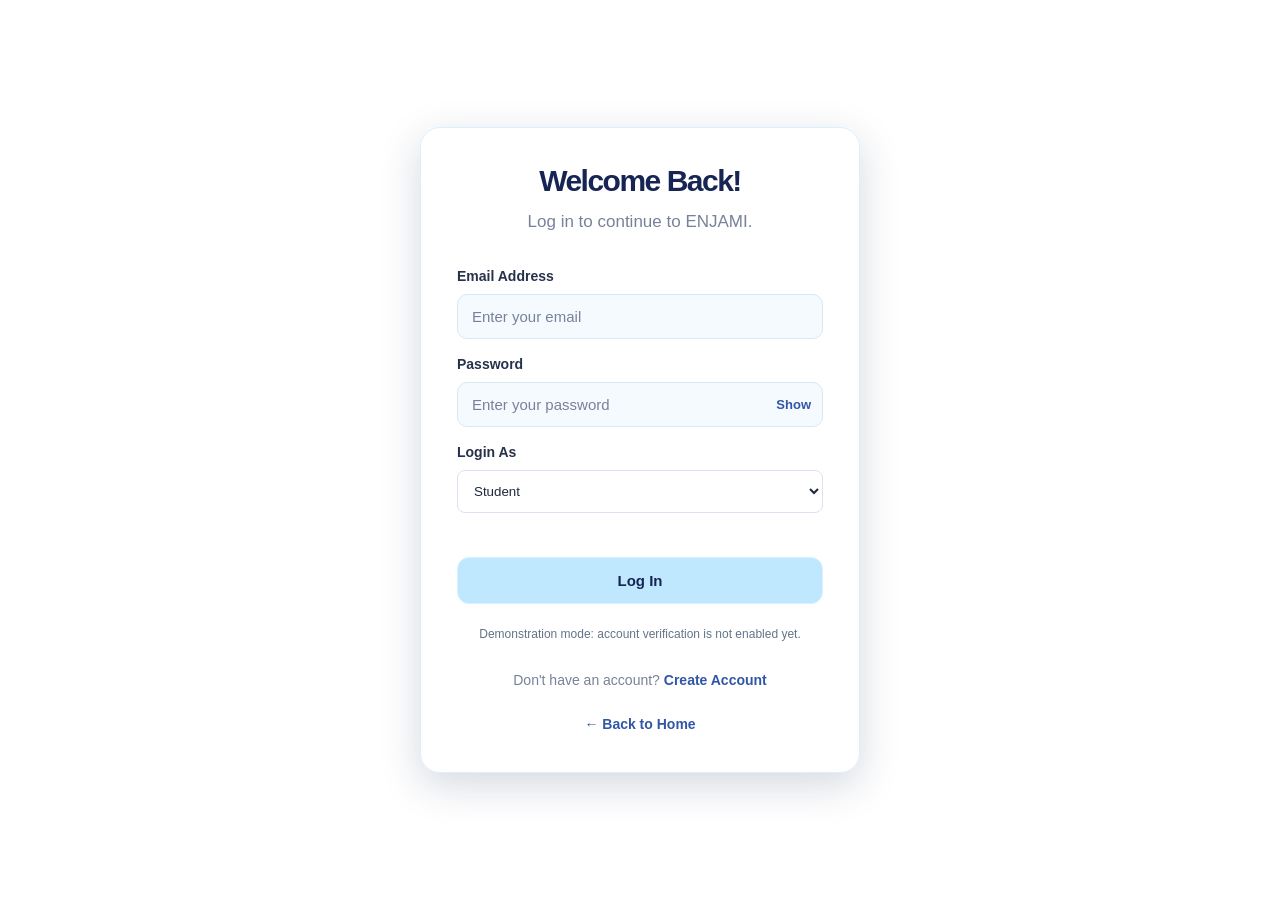
==== login.html @ 891547bd "Add ENJAMI frontend" ====
<!DOCTYPE html>

<html lang="en">
<head>
    <meta charset="UTF-8">
    <meta name="viewport" content="width=device-width, initial-scale=1.0">
    <title>Login | ENJAMI</title>
    <link rel="icon" type="image/png" href="favicon.png">
    <link rel="stylesheet" href="style.css">
</head>

<body>


<main class="auth-box">

    <h1>Welcome Back!</h1>
    <p class="auth-description">Log in to continue to ENJAMI.</p>

    <form id="loginForm">

        <label for="email">Email Address</label>
        <input
            type="email"
            id="email"
            placeholder="Enter your email"
            autocomplete="username"
            required
        >

        <label for="password">Password</label>

        <div class="password-wrapper">
            <input
                type="password"
                id="password"
                placeholder="Enter your password"
                autocomplete="current-password"
                required
            >
            <button
                type="button"
                class="password-toggle"
                data-target="password"
            >Show</button>
        </div>

        <label for="userRole">Login As</label>

        <select
            id="userRole"
            required
            style="width:100%;padding:12px;margin-bottom:16px;border:1px solid #dbe2ef;border-radius:8px;background:#fff;color:#1e293b;"
        >
            <option value="student">Student</option>
            <option value="cr">Class Representative (CR)</option>
            <option value="teacher">Teacher</option>
            <option value="hod">HOD / Coordinator</option>
        </select>

        <button type="submit" class="auth-button">Log In</button>

        <p id="loginMessage" class="form-message" aria-live="polite"></p>

        <p style="font-size:12px;color:#64748b;text-align:center;margin-top:10px;">
            Demonstration mode: account verification is not enabled yet.
        </p>

    </form>

    <p class="auth-switch">
        Don't have an account? <a href="signup.html">Create Account</a>
    </p>

    <p class="back-home">
        <a href="index.html">← Back to Home</a>
    </p>

</main>

<script src="script.js"></script>

<script>
    // Frontend demonstration only.
    // Real authentication and role permissions require the backend.

    const loginForm = document.getElementById("loginForm");

    loginForm.addEventListener("submit", function (event) {
        event.preventDefault();

        const role = document.getElementById("userRole").value;

        const dashboards = {
            student: "dashboard.html",
            cr: "cr-dashboard.html",
            teacher: "teacher-dashboard.html",
            hod: "hod-dashboard.html"
        };

        if (dashboards[role]) {
            window.location.href = dashboards[role];
        }
    });
</script>


</body>
</html>
---- style.css ----
/* ==========================
   ENJAMI — DESIGN SYSTEM
   ========================== */

:root {
    --navy: #172554;
    --blue: #3156A6;
    --soft-blue: #E8EEFF;
    --lavender: #F0EDFF;
    --background: #F5F7FC;
    --white: #FFFFFF;
    --text: #26324B;
    --muted: #77829A;
    --border: #E4E9F3;
    --shadow: 0 8px 30px rgba(23, 37, 84, 0.08);
    --radius: 18px;
}

/* Reset */

* {
    margin: 0;
    padding: 0;
    box-sizing: border-box;
}

/* Main page */

body {
    font-family: Arial, sans-serif;
        background:url("bg.webp") center / cover no-repeat fixed;
    color: var(--text);
    min-height: 100vh;
   
    display: flex;
    flex-direction: column;
    justify-content: center;
    align-items: center;

    text-align: center;
    padding: 24px;
   

    animation: pageEnter 0.6s ease-out;
}

/* Main heading */

h1 {
    font-size: clamp(36px, 6vw, 52px);
    font-weight: 700;
    letter-spacing: -1.5px;
    color: #FFFFFF;
    text-shadow: 2px 3px 8px rgba(0, 0, 0, 0.75);
    margin-bottom: 16px;
    animation: headingEnter 0.8s ease-out;
}

/* Subtitle */
p {
    font-size: 17px;
    line-height: 1.7;
    color: #FFFFFF;
    text-shadow: 1px 2px 6px rgba(0, 0, 0, 0.8);
    animation: subtitleEnter 1s ease-out;
}

/* Reusable card design */

.card {
    background: var(--white);
    border: 1px solid var(--border);
    border-radius: var(--radius);
    padding: 24px;
    box-shadow: var(--shadow);

    transition:
        transform 0.25s ease,
        box-shadow 0.25s ease;
}

.card:hover {
    transform: translateY(-3px);
    box-shadow: 0 12px 35px rgba(23, 37, 84, 0.12);
}

/* Reusable buttons */

.btn {
    background: var(--blue);
    color: var(--white);
    border: none;
    border-radius: 12px;
    padding: 12px 22px;

    font-size: 15px;
    font-weight: 600;
    cursor: pointer;

    transition:
        background 0.25s ease,
        transform 0.2s ease;
}

.btn:hover {
    background: var(--navy);
    transform: translateY(-2px);
}

.btn:active {
    transform: scale(0.97);
}

/* Page entrance animation */

@keyframes pageEnter {
    from {
        opacity: 0;
        transform: translateY(12px);
    }

    to {
        opacity: 1;
        transform: translateY(0);
    }
}

@keyframes headingEnter {
    from {
        opacity: 0;
        transform: translateY(-15px);
    }

    to {
        opacity: 1;
        transform: translateY(0);
    }
}

@keyframes subtitleEnter {
    from {
        opacity: 0;
    }

    to {
        opacity: 1;
    }
}

/* Accessibility: respect reduced-motion preferences */

@media (prefers-reduced-motion: reduce) {
    *,
    *::before,
    *::after {
        animation-duration: 0.01ms !important;
        transition-duration: 0.01ms !important;
    }
}
.welcome-box {
    border: 2px solid white;
    padding: 25px 35px;
    border-radius: 12px;
    background: rgba(23, 37, 84, 0.25);
}
.get-started {
    display: inline-block;
    margin-top: 28px;
    text-decoration: none;
}
.get-started {
    background: #BFE8FF;
    color: #172554;
    border: 1px solid #FFFFFF;
    display: inline-block;
    margin-top: 28px;
    padding: 13px 32px;
    border-radius: 12px;
    text-decoration: none;
    font-weight: 600;
    box-shadow: 0 4px 15px rgba(191, 232, 255, 0.35);
}

.get-started:hover {
    background: #DDF4FF;
    color: #172554;
}
/* Login Page */
.login-box {
width: 100%;
max-width: 420px;
padding: 35px;
background: rgba(255, 255, 255, 0.96);
border: 1px solid #D9F0FF;
border-radius: 20px;
box-shadow: 0 12px 40px rgba(23, 37, 84, 0.18);
text-align: left;
animation: pageEnter 0.6s ease-out;
}

.login-box h1 {
font-size: 32px;
color: #172554;
letter-spacing: -0.5px;
margin-bottom: 10px;
text-align: center;
}

.login-box > p {
color: #77829A;
text-align: center;
margin-bottom: 28px;
}

.login-box form {
display: flex;
flex-direction: column;
gap: 10px;
}

.login-box label {
font-size: 14px;
font-weight: 600;
color: #26324B;
margin-top: 8px;
}

.login-box input {
width: 100%;
padding: 13px 14px;
border: 1px solid #D9E8F5;
border-radius: 10px;
background: #F5FAFF;
color: #172554;
font-size: 15px;
outline: none;
transition: border-color 0.2s, box-shadow 0.2s;
}

.login-box input:focus {
border-color: #8CCFFF;
box-shadow: 0 0 0 3px rgba(140, 207, 255, 0.2);
}

.login-button {
width: 100%;
margin-top: 18px;
padding: 14px;
background: #BFE8FF;
color: #172554;
border: 1px solid #D9F0FF;
}

.login-button:hover {
background: #DDF4FF;
color: #172554;
}

.login-box .back-home {
margin: 22px 0 0;
font-size: 14px;
}

.back-home a {
color: #3156A6;
text-decoration: none;
}

.back-home a:hover {
text-decoration: underline;
}
.password-wrapper {
    position: relative;
    display: flex;
    align-items: center;
}

.password-wrapper input {
    padding-right: 65px;
}

.password-toggle {
    position: absolute;
    right: 12px;
    background: transparent;
    border: none;
    color: #3156A6;
    font-size: 13px;
    font-weight: 600;
    cursor: pointer;
}
/* ===== ENJAMI Login and Signup Pages ===== */

.auth-box {
width: 100%;
max-width: 440px;
padding: 36px;
background: rgba(255, 255, 255, 0.97);
border: 1px solid #D9F0FF;
border-radius: 20px;
box-shadow: 0 12px 40px rgba(23, 37, 84, 0.18);
text-align: left;
animation: pageEnter 0.5s ease-out;
}

.auth-box h1 {
color: #172554;
font-size: 30px;
text-align: center;
margin-bottom: 10px;
}

.auth-description {
color: #77829A;
text-align: center;
margin-bottom: 25px;
}

.auth-box form {
display: flex;
flex-direction: column;
gap: 10px;
}

.auth-box label {
margin-top: 7px;
color: #26324B;
font-size: 14px;
font-weight: 600;
}

.auth-box input {
width: 100%;
min-width: 0;
padding: 13px 14px;
border: 1px solid #D9E8F5;
border-radius: 10px;
background: #F5FAFF;
color: #172554;
font-size: 15px;
outline: none;
transition: border-color 0.2s, box-shadow 0.2s;
}

.auth-box input:focus {
border-color: #8CCFFF;
box-shadow: 0 0 0 3px rgba(140, 207, 255, 0.2);
}

.password-wrapper {
position: relative;
display: flex;
align-items: center;
}

.password-wrapper input {
padding-right: 65px;
}

.password-toggle {
position: absolute;
right: 12px;
border: none;
background: transparent;
color: #3156A6;
font-size: 13px;
font-weight: 600;
cursor: pointer;
}

.auth-button {
width: 100%;
margin-top: 18px;
padding: 14px;
border: 1px solid #D9F0FF;
border-radius: 12px;
background: #BFE8FF;
color: #172554;
font-size: 15px;
font-weight: 700;
cursor: pointer;
transition: background 0.2s, transform 0.2s;
}

.auth-button:hover {
background: #DDF4FF;
transform: translateY(-1px);
}

.auth-switch {
margin-top: 24px;
color: #77829A;
text-align: center;
font-size: 14px;
}

.auth-switch a,
.back-home a {
color: #3156A6;
font-weight: 600;
text-decoration: none;
}

.auth-switch a:hover,
.back-home a:hover {
text-decoration: underline;
}

.auth-box .back-home {
margin-top: 20px;
text-align: center;
font-size: 14px;
}

.form-message {
min-height: 0;
margin: 0;
font-size: 13px;
line-height: 1.5;
overflow-wrap: anywhere;
}

.form-message:empty {
display: none;
}

@media (max-width: 480px) {
.auth-box {
padding: 26px 20px;
}


.auth-box h1 {
    font-size: 26px;
}


}
/* ===== ENJAMI STUDENT DASHBOARD ===== */

.dashboard-page {
display: block;
min-height: 100vh;
padding: 0;
background: #F5F7FC;
color: #26324B;
text-align: left;
}

.sidebar {
position: fixed;
inset: 0 auto 0 0;
width: 245px;
padding: 30px 18px;
display: flex;
flex-direction: column;
background: #172554;
color: white;
z-index: 10;
}

.brand {
margin: 0 12px 38px;
font-size: 28px;
letter-spacing: 2px;
}

.sidebar-label {
margin: 0 12px 15px;
color: #AAB8E5;
font-size: 11px;
letter-spacing: 1.5px;
}

.sidebar nav {
display: grid;
gap: 9px;
}

.nav-link {
display: block;
padding: 13px 12px;
border-radius: 10px;
color: #DCE5FF;
text-decoration: none;
font-size: 14px;
transition: background 0.2s;
}

.nav-link:hover,
.nav-link.active {
background: #3156A6;
color: white;
}

.logout-link {
margin-top: auto;
}

.dashboard-main {
max-width: 1600px;
margin-left: 245px;
padding: 35px;
}

.dashboard-header {
display: flex;
justify-content: space-between;
align-items: center;
gap: 20px;
margin-bottom: 28px;
}

.dashboard-header h1 {
margin: 4px 0 8px;
color: #172554;
font-size: clamp(25px, 3vw, 34px);
}

.dashboard-header p {
margin: 0;
color: #77829A;
}

.eyebrow {
font-size: 11px;
font-weight: 700;
letter-spacing: 1.5px;
}

.profile-badge {
width: 48px;
height: 48px;
flex-shrink: 0;
display: grid;
place-items: center;
border-radius: 50%;
background: #DCEBFF;
color: #172554;
font-size: 20px;
font-weight: 700;
}

.welcome-banner {
display: flex;
align-items: center;
justify-content: space-between;
gap: 20px;
padding: 30px;
border-radius: 18px;
background: linear-gradient(120deg, #172554, #3156A6);
color: white;
margin-bottom: 25px;
}

.welcome-banner p {
margin: 7px 0;
color: #E0E9FF;
font-size: 13px;
}

.welcome-banner h2 {
margin: 12px 0;
font-size: 28px;
}

.banner-icon {
font-size: 55px;
color: #BFE8FF;
}

.stats-grid {
display: grid;
grid-template-columns: repeat(4, minmax(0, 1fr));
gap: 18px;
margin-bottom: 25px;
}

.stat-card,
.panel {
background: white;
border: 1px solid #E4E9F3;
border-radius: 15px;
box-shadow: 0 5px 18px rgba(23, 37, 84, 0.04);
}

.stat-card {
padding: 20px;
}

.stat-icon {
font-size: 22px;
}

.stat-card p {
margin: 14px 0 8px;
color: #77829A;
font-size: 13px;
}

.stat-card h2 {
margin: 0 0 8px;
color: #172554;
font-size: 25px;
}

.stat-card small {
color: #77829A;
font-size: 11px;
}

.dashboard-columns {
display: grid;
grid-template-columns: minmax(0, 1.2fr) minmax(0, 1fr);
gap: 22px;
align-items: start;
}

.panel {
padding: 23px;
min-width: 0;
}

.panel-heading {
display: flex;
align-items: center;
justify-content: space-between;
gap: 10px;
margin-bottom: 20px;
}

.panel-heading h2 {
margin: 0;
color: #172554;
font-size: 19px;
}

.pill,
.announcement-tag {
display: inline-block;
padding: 6px 9px;
border-radius: 6px;
background: #E8F5FF;
color: #3156A6;
font-size: 10px;
font-weight: 700;
letter-spacing: 0.5px;
}

.schedule-item {
display: flex;
align-items: center;
gap: 15px;
padding: 17px 0;
border-bottom: 1px solid #EEF1F7;
}

.schedule-item:last-child {
border-bottom: none;
}

.schedule-time {
min-width: 82px;
color: #3156A6;
font-size: 11px;
font-weight: 700;
}

.schedule-item strong {
color: #26324B;
font-size: 13px;
}

.schedule-item p {
margin: 5px 0 0;
color: #77829A;
font-size: 12px;
}

.schedule-dot {
width: 9px;
height: 9px;
flex-shrink: 0;
margin-left: auto;
border-radius: 50%;
background: #8CCFFF;
}

.announcement-card {
padding: 16px;
margin-bottom: 14px;
border: 1px solid #E9EDF6;
border-radius: 12px;
}

.announcement-card:last-child {
margin-bottom: 0;
}

.announcement-card h3 {
margin: 12px 0 7px;
color: #172554;
font-size: 15px;
}

.announcement-card p {
margin: 0 0 12px;
color: #77829A;
font-size: 12px;
line-height: 1.6;
}

.announcement-card small {
color: #929BB0;
font-size: 10px;
}

.lavender-tag {
background: #F0EDFF;
color: #6653A6;
}

.dashboard-footer {
padding: 28px 0 5px;
text-align: center;
color: #929BB0;
font-size: 12px;
}

@media (max-width: 1100px) {
.stats-grid {
grid-template-columns: repeat(2, minmax(0, 1fr));
}


.dashboard-columns {
    grid-template-columns: 1fr;
}
}

@media (max-width: 700px) {
.sidebar {
position: static;
width: 100%;
padding: 18px;
}


.brand {
    margin: 0 8px 18px;
}

.sidebar-label {
    margin-bottom: 10px;
}

.sidebar nav {
    grid-template-columns: repeat(2, minmax(0, 1fr));
}

.logout-link {
    margin-top: 12px;
}

.dashboard-main {
    margin-left: 0;
    padding: 20px 14px;
}

.welcome-banner {
    padding: 22px;
}

.banner-icon {
    font-size: 35px;
}

.stat-card {
    padding: 15px;
}

.panel {
    padding: 17px;
}


}
/* ===== Dashboard Task List ===== */

.task-form {
    display: flex;
    gap: 8px;
    margin-bottom: 18px;
}

.task-form input {
    flex: 1;
    min-width: 0;
    padding: 12px;
    border: 1px solid #D9E8F5;
    border-radius: 9px;
    font-size: 14px;
}

.task-form button {
    padding: 10px 16px;
    border: none;
    border-radius: 9px;
    background: #3156A6;
    color: white;
    font-weight: 600;
    cursor: pointer;
}

.task-form button:hover {
    background: #172554;
}

.task-list {
    list-style: none;
    padding: 0;
    margin: 0;
}

.task-item {
    display: flex;
    align-items: center;
    gap: 10px;
    padding: 12px 0;
    border-bottom: 1px solid #EEF1F7;
    overflow-wrap: anywhere;
}

.task-item input {
    accent-color: #3156A6;
}

.task-item span {
    flex: 1;
    font-size: 14px;
}

.task-item.completed span {
    text-decoration: line-through;
    color: #929BB0;
}

.delete-task {
    border: none;
    background: transparent;
    color: #B42335;
    cursor: pointer;
    font-size: 13px;
}

#taskEmpty {
    color: #77829A;
    font-size: 13px;
}
/* ===== CR Dashboard Text Color Fix ===== */

#students,
#attendance,
#assignments,
#announcements {
color: #1e293b;
}

#students p,
#attendance p,
#assignments p,
#announcements p {
color: #475569;
}

#students h2,
#students h3,
#attendance h2,
#attendance h3,
#assignments h2,
#assignments h3,
#announcements h2,
#announcements h3 {
color: #1e293b;
}

#students th,
#students td {
color: #334155;
}

#studentSearch {
color: #1e293b;
background-color: #ffffff;
}

#studentSearch::placeholder {
color: #64748b;
}

#students strong,
#attendance strong {
color: #1e293b;
}

#students .panel-heading .pill,
#attendance .panel-heading .pill,
#assignments .panel-heading .pill,
#announcements .panel-heading .pill {
color: #1e40af;
background-color: #dbeafe;
}

#attendance > div[style*="background:#eff6ff"] {
color: #1e293b;
}

#attendance > div[style*="background:#eff6ff"] p {
color: #475569;
}
/* ===== CR Assignment Tracker Alignment ===== */

#assignments .schedule-item {
display: flex;
align-items: center;
gap: 12px;
padding: 16px 0;
border-bottom: 1px solid #e2e8f0;
width: 100%;
box-sizing: border-box;
}

#assignments .schedule-dot {
flex: 0 0 10px;
}

#assignments .schedule-info {
flex: 1;
min-width: 0;
}

#assignments .schedule-info h3 {
margin: 0 0 6px;
font-size: 15px;
line-height: 1.4;
overflow-wrap: anywhere;
}

#assignments .schedule-info p {
margin: 0;
font-size: 13px;
line-height: 1.5;
}

#assignments .schedule-item .pill {
flex-shrink: 0;
white-space: nowrap;
margin-left: auto;
}

@media (max-width: 480px) {
#assignments .schedule-item {
flex-wrap: wrap;
}


#assignments .schedule-item .pill {
    margin-left: 22px;
}

}
/* ==========================================
ENJAMI — UNIFIED THEME AND TEXT COLORS
Preserve the original navy, blue and lavender theme
========================================== */

:root {
--navy: #172554;
--blue: #3156A6;
--soft-blue: #E8EEFF;
--lavender: #F0EDFF;
--background: #F5F7FC;
--white: #FFFFFF;
--text: #26324B;
--muted: #77829A;
--border: #E4E9F3;
}

/* ===== Dashboard Base ===== */

.dashboard-page {
background: var(--background);
color: var(--text);
text-align: left;
}

.dashboard-page h1,
.dashboard-page h2,
.dashboard-page h3,
.dashboard-page h4,
.dashboard-page strong {
color: var(--navy);
text-shadow: none;
}

.dashboard-page p,
.dashboard-page small,
.dashboard-page .description {
color: var(--muted);
text-shadow: none;
}

/* ===== Sidebar ===== */

.dashboard-page .sidebar {
background: var(--navy);
color: var(--white);
}

.dashboard-page .brand {
color: var(--white);
text-shadow: none;
}

.dashboard-page .sidebar-label {
color: #AAB8E5;
}

.dashboard-page .nav-link {
color: #DCE5FF;
}

.dashboard-page .nav-link:hover,
.dashboard-page .nav-link.active {
background: var(--blue);
color: var(--white);
}

/* ===== Dashboard Header ===== */

.dashboard-page .dashboard-header h1 {
color: var(--navy);
}

.dashboard-page .dashboard-header p {
color: var(--muted);
}

/* ===== Welcome Banner ===== */

.dashboard-page .welcome-banner {
background: linear-gradient(120deg, var(--navy), var(--blue));
color: var(--white);
}

.dashboard-page .welcome-banner h2,
.dashboard-page .welcome-banner strong {
color: var(--white);
}

.dashboard-page .welcome-banner p {
color: #E0E9FF;
}

.dashboard-page .banner-icon {
color: #BFE8FF;
}

/* ===== Stats Cards ===== */

.dashboard-page .stat-card,
.dashboard-page .panel,
.dashboard-page .announcement-card {
background: var(--white);
border-color: var(--border);
}

.dashboard-page .stat-card h2 {
color: var(--navy);
}

.dashboard-page .stat-card p,
.dashboard-page .stat-card small {
color: var(--muted);
}

.dashboard-page .stat-icon {
color: var(--blue);
}

/* ===== Panels and Section Headings ===== */

.dashboard-page .panel-heading h2,
.dashboard-page .announcement-card h3 {
color: var(--navy);
}

.dashboard-page .announcement-card p,
.dashboard-page .announcement-card small {
color: var(--muted);
}

/* ===== Labels and Status Pills ===== */

.dashboard-page .pill,
.dashboard-page .announcement-tag {
background: var(--soft-blue);
color: var(--blue);
}

.dashboard-page .lavender-tag {
background: var(--lavender);
color: var(--navy);
}

/* ===== Timetable and Assignments ===== */

.dashboard-page .schedule-time {
color: var(--blue);
}

.dashboard-page .schedule-item strong {
color: var(--text);
}

.dashboard-page .schedule-item p {
color: var(--muted);
}

.dashboard-page .schedule-item {
border-color: var(--border);
}

.dashboard-page .schedule-dot {
background: #8CCFFF;
}

/* ===== Tables ===== */

.dashboard-page table {
color: var(--text);
}

.dashboard-page th {
color: var(--navy);
}

.dashboard-page td {
color: var(--text);
}

.dashboard-page tr {
border-color: var(--border);
}

/* ===== Forms and Inputs ===== */

.dashboard-page input,
.dashboard-page select,
.dashboard-page textarea {
background: var(--white);
color: var(--text);
border-color: var(--border);
}

.dashboard-page input::placeholder,
.dashboard-page textarea::placeholder {
color: var(--muted);
opacity: 1;
}

.dashboard-page input:focus,
.dashboard-page select:focus,
.dashboard-page textarea:focus {
border-color: var(--blue);
outline: none;
box-shadow: 0 0 0 3px rgba(49, 86, 166, 0.12);
}

/* ===== Buttons ===== */

.dashboard-page button {
font-family: inherit;
}

.dashboard-page .task-form button,
.dashboard-page button[type="submit"] {
background: var(--blue);
color: var(--white);
border-color: transparent;
}

.dashboard-page .task-form button:hover,
.dashboard-page button[type="submit"]:hover {
background: var(--navy);
color: var(--white);
}

/* ===== Task List ===== */

.dashboard-page .task-item {
color: var(--text);
border-color: var(--border);
}

.dashboard-page .task-item span {
color: var(--text);
}

.dashboard-page .task-item.completed span {
color: var(--muted);
}

.dashboard-page .delete-task {
background: transparent;
color: #B42335;
}

.dashboard-page #taskEmpty {
color: var(--muted);
}

/* ===== CR Dashboard: Use Original ENJAMI Colors ===== */

.dashboard-page #students,
.dashboard-page #attendance,
.dashboard-page #assignments,
.dashboard-page #announcements {
color: var(--text);
}

.dashboard-page #students h2,
.dashboard-page #students h3,
.dashboard-page #attendance h2,
.dashboard-page #attendance h3,
.dashboard-page #assignments h2,
.dashboard-page #assignments h3,
.dashboard-page #announcements h2,
.dashboard-page #announcements h3 {
color: var(--navy);
text-shadow: none;
}

.dashboard-page #students p,
.dashboard-page #attendance p,
.dashboard-page #assignments p,
.dashboard-page #announcements p {
color: var(--muted);
text-shadow: none;
}

.dashboard-page #students th {
color: var(--navy);
}

.dashboard-page #students td {
color: var(--text);
}

.dashboard-page #students strong,
.dashboard-page #attendance strong {
color: var(--navy);
}

.dashboard-page #students .pill,
.dashboard-page #attendance .pill,
.dashboard-page #assignments .pill,
.dashboard-page #announcements .pill {
background: var(--soft-blue);
color: var(--blue);
}

/* ===== Task Empty State ===== */

.dashboard-page #taskEmpty {
text-shadow: none;
}

/* ===== Footer ===== */

.dashboard-page .dashboard-footer {
color: var(--muted);
text-shadow: none;
}

/* ===== Authentication Pages ===== */

.auth-box {
background: rgba(255, 255, 255, 0.97);
color: var(--text);
}

.auth-box h1 {
color: var(--navy);
text-shadow: none;
}

.auth-box p,
.auth-box .auth-description,
.auth-box .auth-switch,
.auth-box .back-home {
color: var(--muted);
text-shadow: none;
}

.auth-box label {
color: var(--text);
}

.auth-box input,
.auth-box select {
background: #F5FAFF;
color: var(--navy);
border-color: #D9E8F5;
}

.auth-box input::placeholder {
color: var(--muted);
opacity: 1;
}

.auth-box .password-toggle {
color: var(--blue);
}

.auth-box .auth-switch a,
.auth-box .back-home a {
color: var(--blue);
}

.auth-box .auth-button {
background: #BFE8FF;
color: var(--navy);
border-color: #D9F0FF;
}

.auth-box .auth-button:hover {
background: #DDF4FF;
color: var(--navy);
}

/* ===== Keep Form Messages Readable ===== */

.dashboard-page .form-message,
.auth-box .form-message {
text-shadow: none;
}

/* ===== Responsive Consistency ===== */

@media (max-width: 700px) {
.dashboard-page .sidebar {
background: var(--navy);
}
}
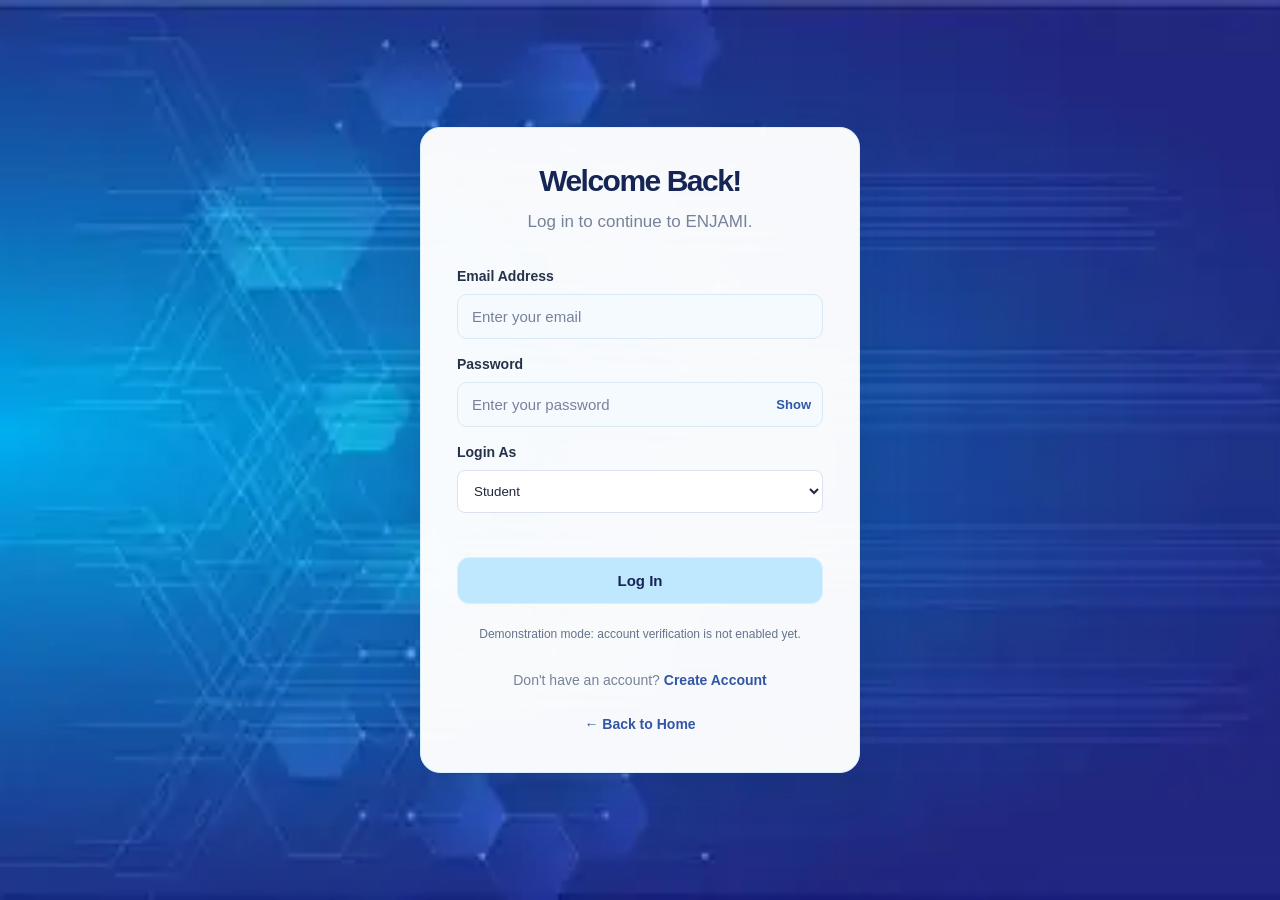
==== commit 41d19876: "Fix duplicate login handler" ====
--- a/login.html
+++ b/login.html
@@ -80,30 +80,5 @@
 
 <script src="script.js"></script>
 
-<script>
-    // Frontend demonstration only.
-    // Real authentication and role permissions require the backend.
-
-    const loginForm = document.getElementById("loginForm");
-
-    loginForm.addEventListener("submit", function (event) {
-        event.preventDefault();
-
-        const role = document.getElementById("userRole").value;
-
-        const dashboards = {
-            student: "dashboard.html",
-            cr: "cr-dashboard.html",
-            teacher: "teacher-dashboard.html",
-            hod: "hod-dashboard.html"
-        };
-
-        if (dashboards[role]) {
-            window.location.href = dashboards[role];
-        }
-    });
-</script>
-
-
 </body>
 </html>
--- a/style.css
+++ b/style.css
@@ -28,7 +28,7 @@
 
 body {
     font-family: Arial, sans-serif;
-        background:url("bg.webp") center / cover no-repeat fixed;
+        background:url("Bg.webp") center / cover no-repeat fixed;
     color: var(--text);
     min-height: 100vh;
    
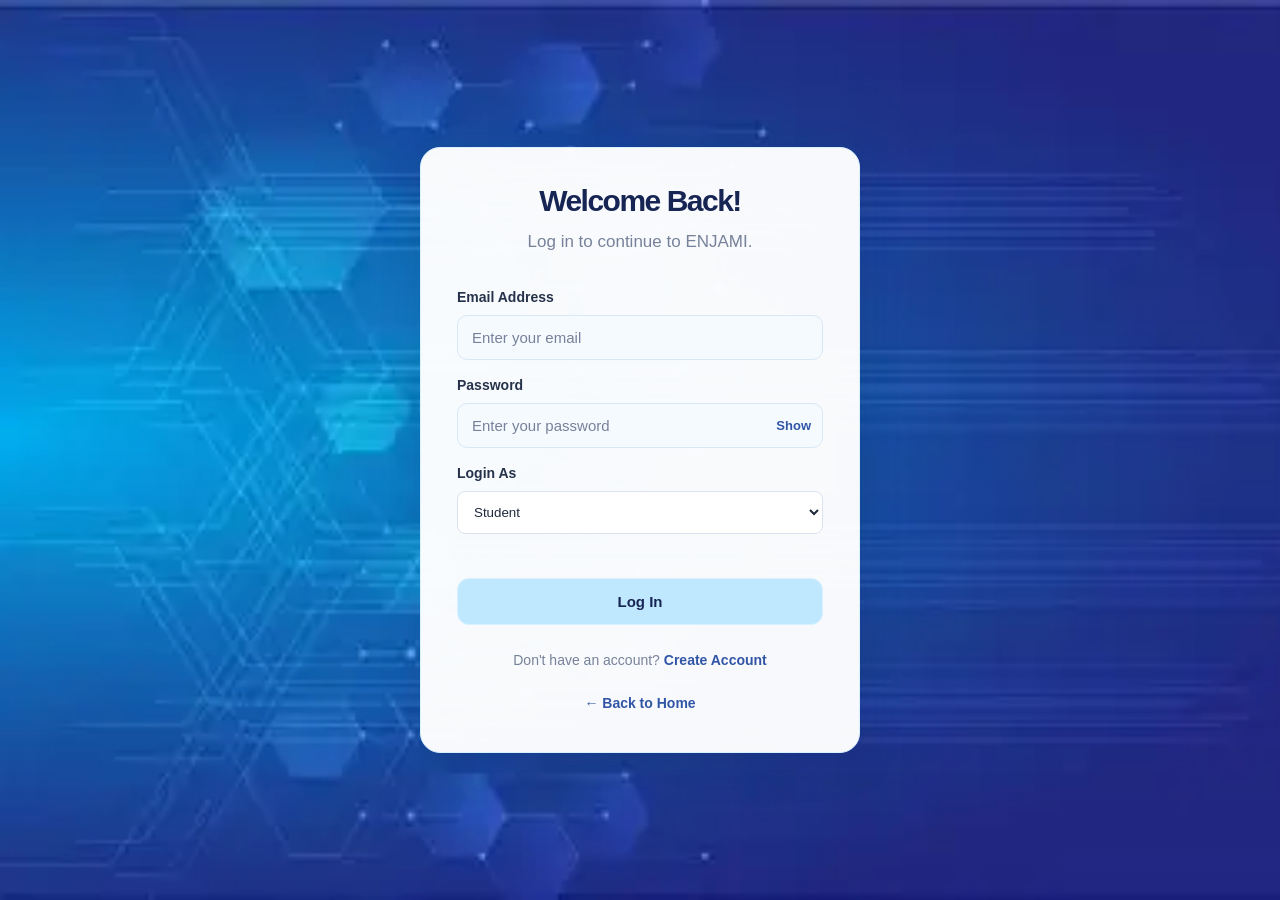
==== commit b081ebfe: "Remove outdated demo warning Removed demonstration mode message from login form." ====
--- a/login.html
+++ b/login.html
@@ -62,10 +62,6 @@
 
         <p id="loginMessage" class="form-message" aria-live="polite"></p>
 
-        <p style="font-size:12px;color:#64748b;text-align:center;margin-top:10px;">
-            Demonstration mode: account verification is not enabled yet.
-        </p>
-
     </form>
 
     <p class="auth-switch">
--- a/style.css
+++ b/style.css
@@ -608,13 +608,26 @@
 color: #77829A;
 font-size: 11px;
 }
-
+/* ===== Dashboard Columns ===== */
 .dashboard-columns {
 display: grid;
-grid-template-columns: minmax(0, 1.2fr) minmax(0, 1fr);
+grid-template-columns: repeat(2, minmax(0, 1fr));
 gap: 22px;
 align-items: start;
 }
+
+.dashboard-columns > .panel {
+min-width: 0;
+width: 100%;
+}
+
+/* Keep dashboard panels readable on smaller screens */
+@media (max-width: 1100px) {
+.dashboard-columns {
+grid-template-columns: minmax(0, 1fr);
+}
+}
+
 
 .panel {
 padding: 23px;
@@ -1353,3 +1366,29 @@
 background: var(--navy);
 }
 }
+/* ===== HOD Dashboard Layout Only ===== */
+.dashboard-page.hod-dashboard-page .dashboard-columns {
+    display: grid;
+    grid-template-columns: repeat(2, minmax(0, 1fr));
+    gap: 22px;
+    align-items: start;
+}
+
+.dashboard-page.hod-dashboard-page .dashboard-column {
+    display: flex;
+    flex-direction: column;
+    gap: 22px;
+    min-width: 0;
+}
+
+.dashboard-page.hod-dashboard-page .dashboard-column > .panel {
+    width: 100%;
+    min-width: 0;
+    margin: 0;
+}
+
+@media (max-width: 1100px) {
+    .dashboard-page.hod-dashboard-page .dashboard-columns {
+        grid-template-columns: minmax(0, 1fr);
+    }
+}
